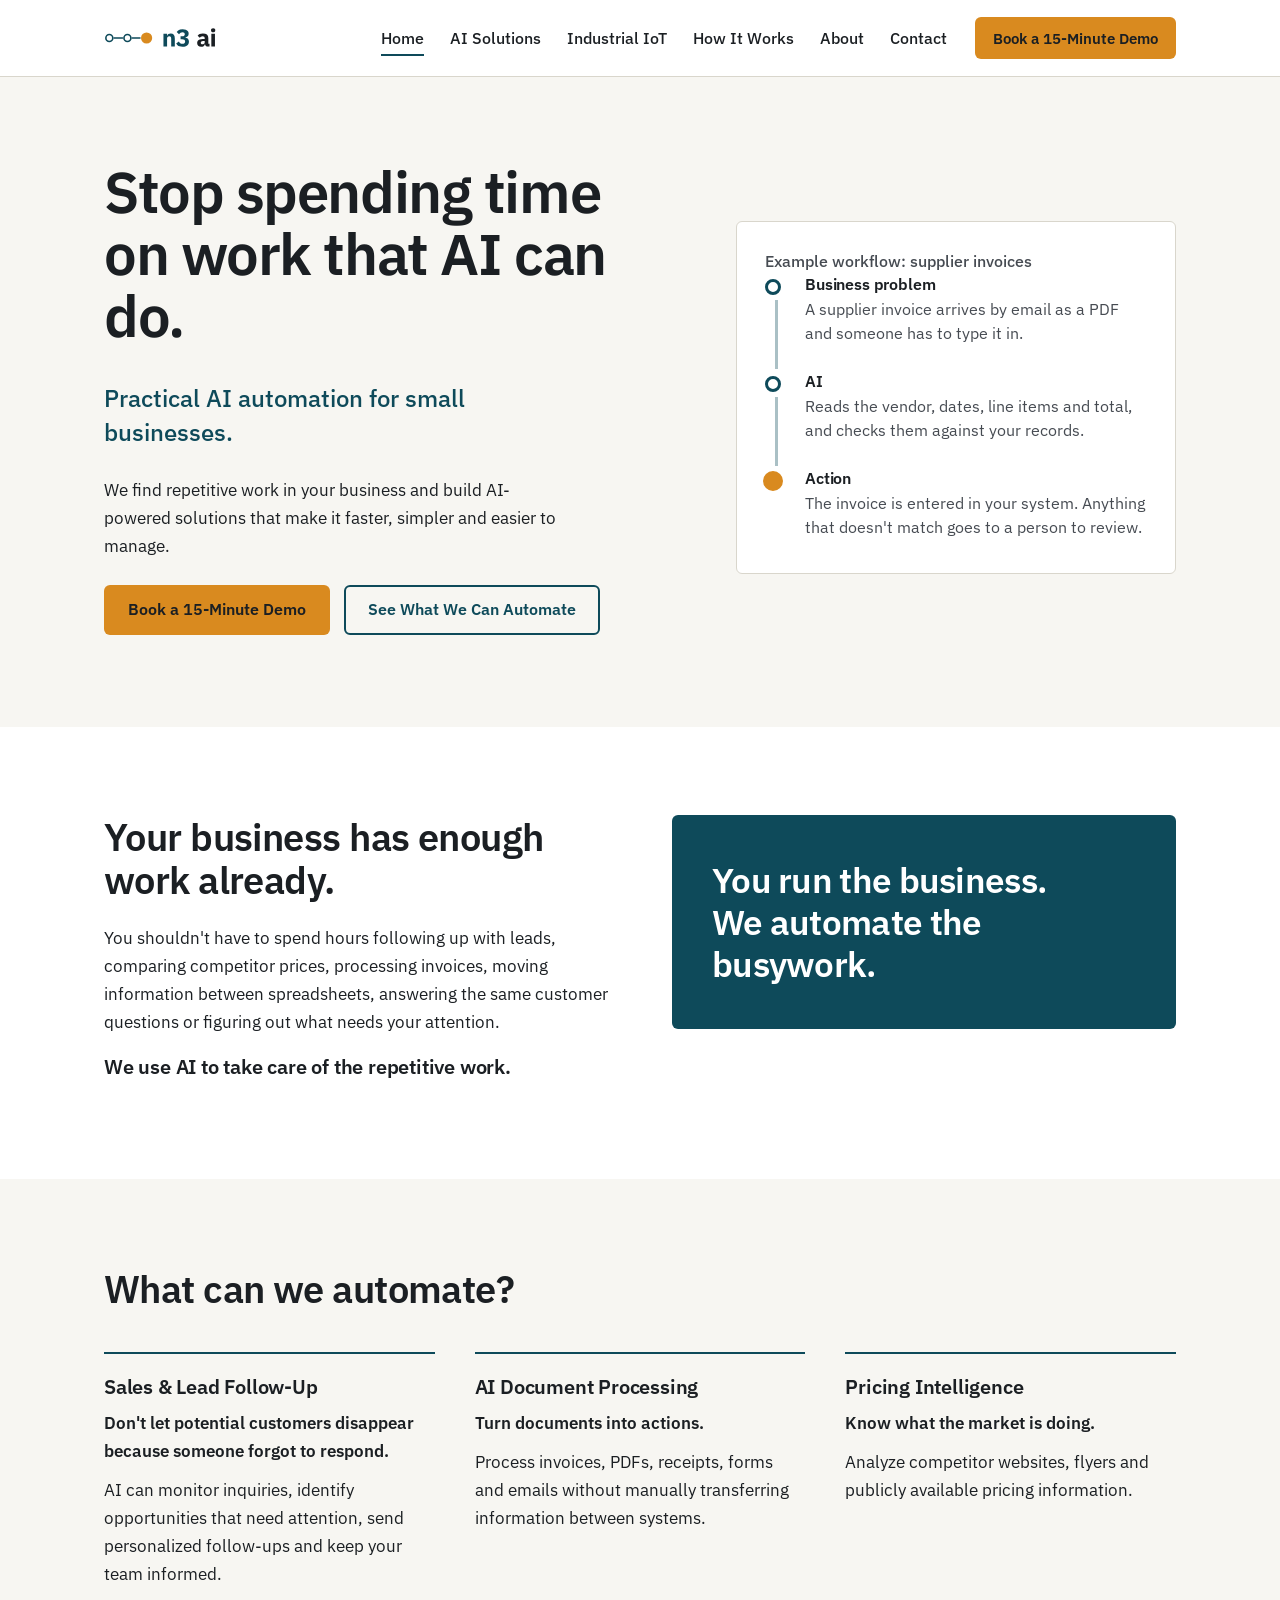
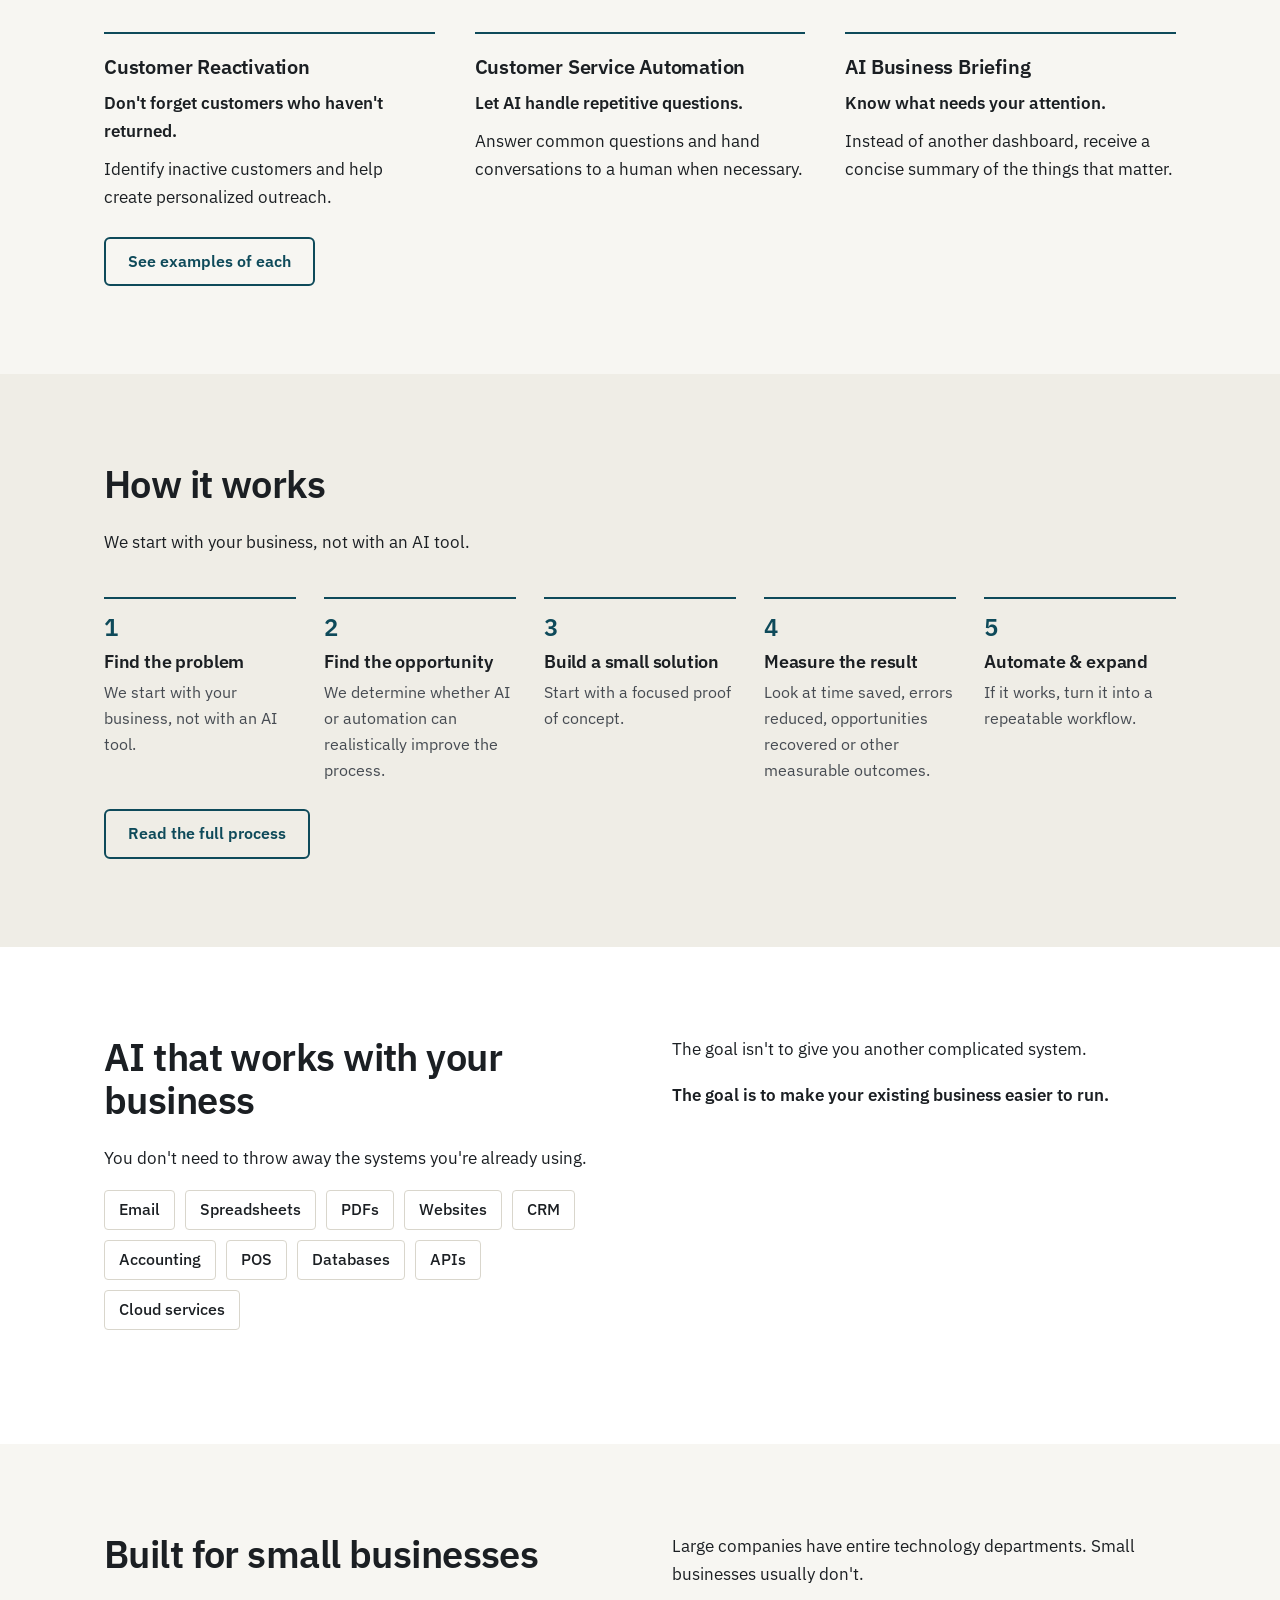
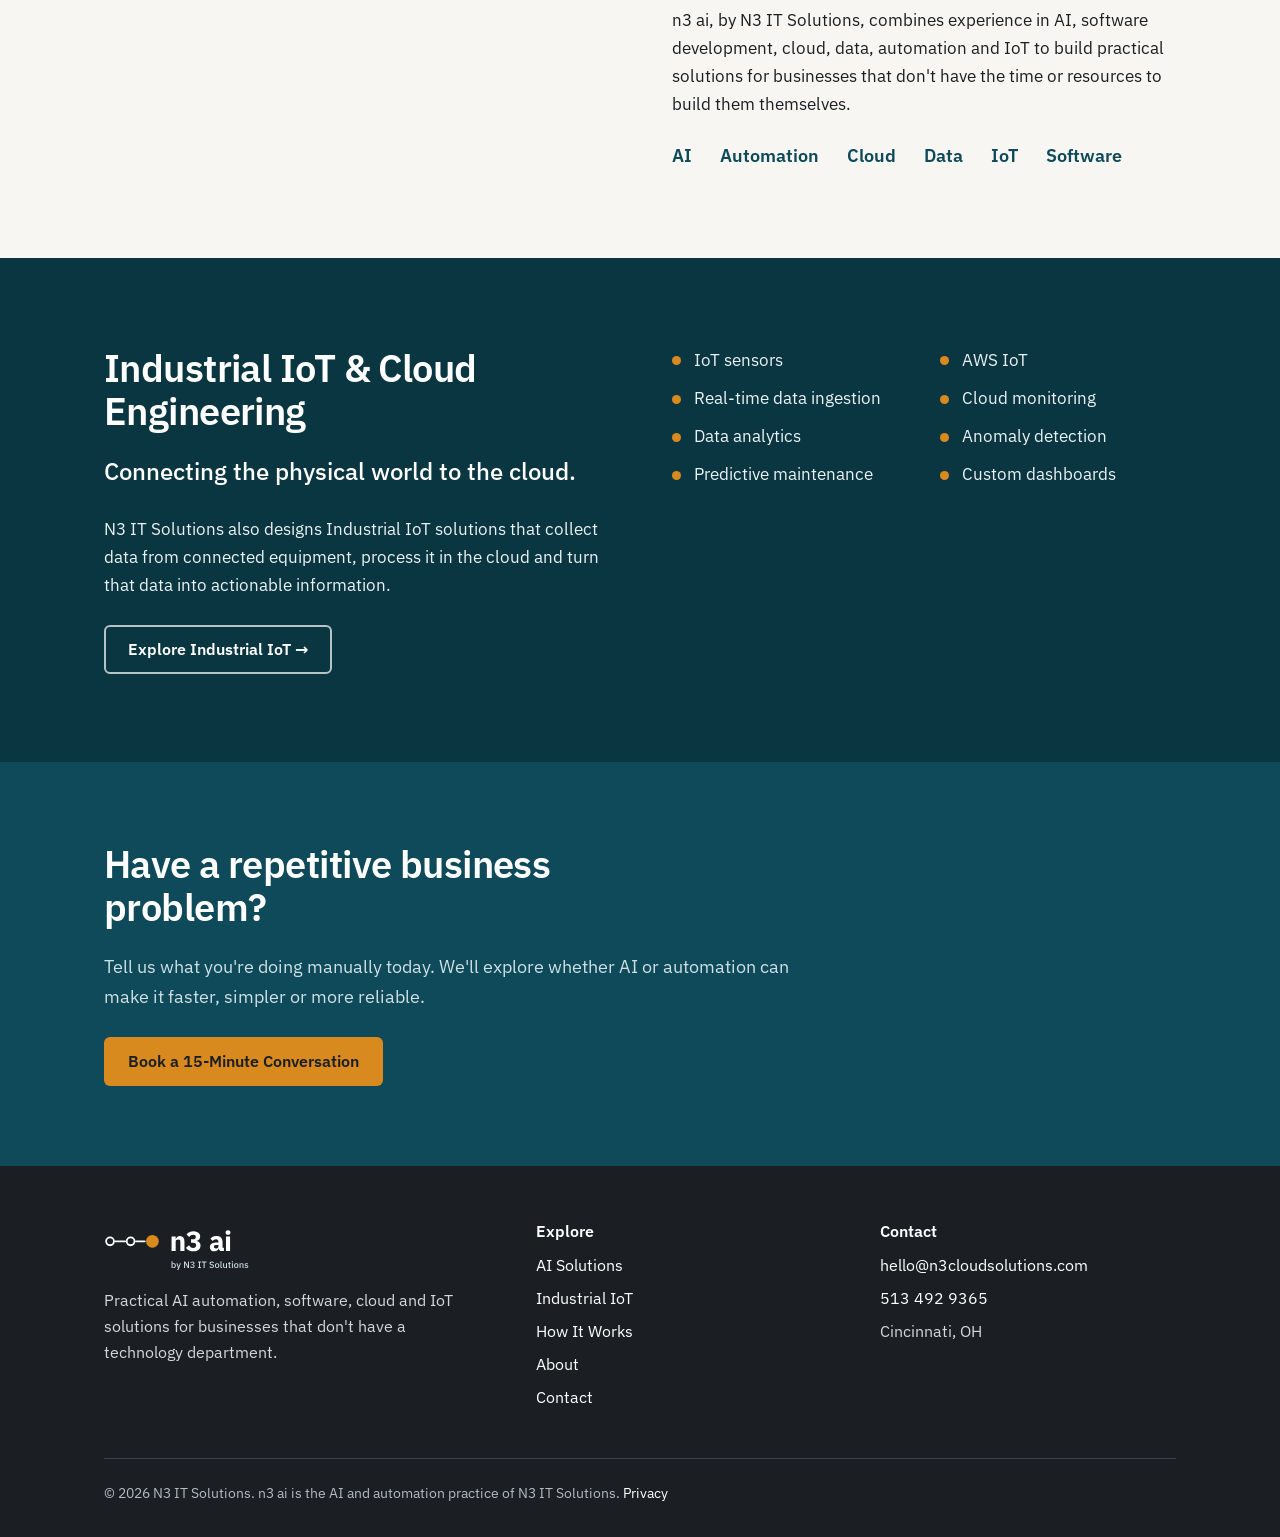
==== index.html @ d96f8982 "Add files via upload" ====
<!doctype html>
<html lang="en">
<head>
<meta charset="utf-8">
<meta name="viewport" content="width=device-width, initial-scale=1">
<title>n3 ai | AI Automation for Small Businesses</title>
<meta name="description" content="n3 ai, by N3 IT Solutions, builds practical AI automation, software, cloud and IoT solutions that help small businesses cut repetitive work.">

<link rel="canonical" href="https://n3cloudsolutions.com/">
<meta name="theme-color" content="#0E4A5A">
<meta property="og:type" content="website">
<meta property="og:site_name" content="n3 ai, by N3 IT Solutions">
<meta property="og:title" content="n3 ai | AI Automation for Small Businesses">
<meta property="og:description" content="n3 ai, by N3 IT Solutions, builds practical AI automation, software, cloud and IoT solutions that help small businesses cut repetitive work.">
<meta property="og:url" content="https://n3cloudsolutions.com/">
<meta property="og:image" content="https://n3cloudsolutions.com/assets/img/og-image.png">
<meta name="twitter:card" content="summary_large_image">
<link rel="icon" href="./assets/img/favicon.svg" type="image/svg+xml">
<link rel="icon" href="./assets/img/favicon-32.png" sizes="32x32" type="image/png">
<link rel="apple-touch-icon" href="./assets/img/apple-touch-icon.png">
<link rel="preload" href="./assets/fonts/ibm-plex-sans-latin-400-normal.woff2" as="font" type="font/woff2" crossorigin>
<link rel="preload" href="./assets/fonts/ibm-plex-sans-latin-600-normal.woff2" as="font" type="font/woff2" crossorigin>
<link rel="stylesheet" href="./assets/css/styles.css">
<script type="application/ld+json">
{"@context":"https://schema.org","@type":"Organization","name":"n3 ai","legalName":"N3 IT Solutions","url":"https://n3cloudsolutions.com/","email":"hello@n3cloudsolutions.com","telephone":"+1-513-492-9365","address":{"@type":"PostalAddress","addressLocality":"Cincinnati","addressRegion":"OH","addressCountry":"US"},"description":"Practical AI automation, software, cloud and IoT solutions for small businesses."}
</script>
<noscript><style>.menu-btn{display:none}.nav{display:flex!important;position:static!important;flex-direction:row!important;flex-wrap:wrap;border:0!important;padding:0!important}.site-header .wrap{flex-wrap:wrap}</style></noscript>
</head>
<body>
<a class="skip" href="#main">Skip to main content</a>
<header class="site-header">
<div class="wrap">
<a class="brand" href="./" aria-label="n3 ai, home"><img src="./assets/img/logo-horizontal.svg" alt="n3 ai" width="150" height="34"></a>
<button class="menu-btn" type="button" aria-expanded="false" aria-controls="site-nav">Menu</button>
<nav class="nav" id="site-nav" aria-label="Main">
<ul>
<li><a class="link" href="./" aria-current="page">Home</a></li>
<li><a class="link" href="./ai-solutions/">AI Solutions</a></li>
<li><a class="link" href="./industrial-iot/">Industrial IoT</a></li>
<li><a class="link" href="./how-it-works/">How It Works</a></li>
<li><a class="link" href="./about/">About</a></li>
<li><a class="link" href="./contact/">Contact</a></li>
</ul>
<a class="btn btn-primary btn-sm" href="./contact/#start">Book a 15-Minute Demo</a>
</nav>
</div>
</header>
<main id="main">

<section class="hero" aria-labelledby="hero-h">
<div class="wrap hero-grid">
<div>
<h1 id="hero-h">Stop spending time on work that AI can do.</h1>
<p class="lead">Practical AI automation for small businesses.</p>
<p class="support">We find repetitive work in your business and build AI-powered solutions that make it faster, simpler and easier to manage.</p>
<div class="actions">
<a class="btn btn-primary" href="./contact/#start">Book a 15-Minute Demo</a>
<a class="btn btn-secondary" href="#automate">See What We Can Automate</a>
</div>
</div>
<div class="flow" role="group" aria-label="Example workflow: business problem, AI, action">
<p class="flow-cap">Example workflow: supplier invoices</p>
<ol>
<li><h3>Business problem</h3><p>A supplier invoice arrives by email as a PDF and someone has to type it in.</p></li>
<li><h3>AI</h3><p>Reads the vendor, dates, line items and total, and checks them against your records.</p></li>
<li><h3>Action</h3><p>The invoice is entered in your system. Anything that doesn't match goes to a person to review.</p></li>
</ol>
</div>
</div>
</section>

<section class="section paper" aria-labelledby="enough-h">
<div class="wrap two-col">
<div>
<h2 id="enough-h">Your business has enough work already.</h2>
<p>You shouldn't have to spend hours following up with leads, comparing competitor prices, processing invoices, moving information between spreadsheets, answering the same customer questions or figuring out what needs your attention.</p>
<h3>We use AI to take care of the repetitive work.</h3>
</div>
<div class="statement"><p>You run the business. We automate the busywork.</p></div>
</div>
</section>

<section class="section" id="automate" aria-labelledby="auto-h">
<div class="wrap">
<div class="section-head"><h2 id="auto-h">What can we automate?</h2></div>
<div class="grid-3">
<div class="item"><h3>Sales &amp; Lead Follow-Up</h3><p class="tag">Don't let potential customers disappear because someone forgot to respond.</p><p>AI can monitor inquiries, identify opportunities that need attention, send personalized follow-ups and keep your team informed.</p></div>
<div class="item"><h3>AI Document Processing</h3><p class="tag">Turn documents into actions.</p><p>Process invoices, PDFs, receipts, forms and emails without manually transferring information between systems.</p></div>
<div class="item"><h3>Pricing Intelligence</h3><p class="tag">Know what the market is doing.</p><p>Analyze competitor websites, flyers and publicly available pricing information.</p></div>
<div class="item"><h3>Customer Reactivation</h3><p class="tag">Don't forget customers who haven't returned.</p><p>Identify inactive customers and help create personalized outreach.</p></div>
<div class="item"><h3>Customer Service Automation</h3><p class="tag">Let AI handle repetitive questions.</p><p>Answer common questions and hand conversations to a human when necessary.</p></div>
<div class="item"><h3>AI Business Briefing</h3><p class="tag">Know what needs your attention.</p><p>Instead of another dashboard, receive a concise summary of the things that matter.</p></div>
</div>
<div class="actions"><a class="btn btn-secondary" href="./ai-solutions/">See examples of each</a></div>
</div>
</section>

<section class="section alt" aria-labelledby="how-h">
<div class="wrap">
<div class="section-head"><h2 id="how-h">How it works</h2><p>We start with your business, not with an AI tool.</p></div>
<ol class="steps">
<li><h3>Find the problem</h3><p>We start with your business, not with an AI tool.</p></li>
<li><h3>Find the opportunity</h3><p>We determine whether AI or automation can realistically improve the process.</p></li>
<li><h3>Build a small solution</h3><p>Start with a focused proof of concept.</p></li>
<li><h3>Measure the result</h3><p>Look at time saved, errors reduced, opportunities recovered or other measurable outcomes.</p></li>
<li><h3>Automate &amp; expand</h3><p>If it works, turn it into a repeatable workflow.</p></li>
</ol>
<div class="actions"><a class="btn btn-secondary" href="./how-it-works/">Read the full process</a></div>
</div>
</section>

<section class="section paper" aria-labelledby="fit-h">
<div class="wrap two-col">
<div>
<h2 id="fit-h">AI that works with your business</h2>
<p>You don't need to throw away the systems you're already using.</p>
<ul class="tags" aria-label="Systems we work with">
<li>Email</li><li>Spreadsheets</li><li>PDFs</li><li>Websites</li><li>CRM</li><li>Accounting</li><li>POS</li><li>Databases</li><li>APIs</li><li>Cloud services</li>
</ul>
</div>
<div>
<p>The goal isn't to give you another complicated system.</p>
<p><strong>The goal is to make your existing business easier to run.</strong></p>
</div>
</div>
</section>

<section class="section" aria-labelledby="small-h">
<div class="wrap two-col">
<div><h2 id="small-h">Built for small businesses</h2></div>
<div>
<p>Large companies have entire technology departments. Small businesses usually don't.</p>
<p>n3 ai, by N3 IT Solutions, combines experience in AI, software development, cloud, data, automation and IoT to build practical solutions for businesses that don't have the time or resources to build them themselves.</p>
<ul class="caps" aria-label="Capabilities"><li>AI</li><li>Automation</li><li>Cloud</li><li>Data</li><li>IoT</li><li>Software</li></ul>
</div>
</div>
</section>

<section class="section dark on-dark" aria-labelledby="iot-h">
<div class="wrap two-col">
<div>
<h2 id="iot-h">Industrial IoT &amp; Cloud Engineering</h2>
<p class="lead" style="color:#fff">Connecting the physical world to the cloud.</p>
<p>N3 IT Solutions also designs Industrial IoT solutions that collect data from connected equipment, process it in the cloud and turn that data into actionable information.</p>
<div class="actions"><a class="btn btn-light" href="./industrial-iot/">Explore Industrial IoT &rarr;</a></div>
</div>
<ul class="ticks" aria-label="Industrial IoT capabilities">
<li>IoT sensors</li><li>AWS IoT</li><li>Real-time data ingestion</li><li>Cloud monitoring</li><li>Data analytics</li><li>Anomaly detection</li><li>Predictive maintenance</li><li>Custom dashboards</li>
</ul>
</div>
</section>

<section class="cta-band on-dark" aria-labelledby="cta-h">
<div class="wrap">
<h2 id="cta-h">Have a repetitive business problem?</h2>
<p>Tell us what you're doing manually today. We'll explore whether AI or automation can make it faster, simpler or more reliable.</p>
<div class="actions"><a class="btn btn-primary" href="./contact/#start">Book a 15-Minute Conversation</a></div>
</div>
</section>
</main>
<footer class="site-footer">
<div class="wrap">
<div class="foot-grid">
<div>
<img src="./assets/img/logo-full-reversed.svg" alt="n3 ai, by N3 IT Solutions" width="200" height="52">
<p>Practical AI automation, software, cloud and IoT solutions for businesses that don't have a technology department.</p>
</div>
<div>
<h2>Explore</h2>
<ul>
<li><a href="./ai-solutions/">AI Solutions</a></li>
<li><a href="./industrial-iot/">Industrial IoT</a></li>
<li><a href="./how-it-works/">How It Works</a></li>
<li><a href="./about/">About</a></li>
<li><a href="./contact/">Contact</a></li>
</ul>
</div>
<div>
<h2>Contact</h2>
<ul>
<li><a href="mailto:hello@n3cloudsolutions.com">hello@n3cloudsolutions.com</a></li>
<li><a href="tel:+15134929365">513 492 9365</a></li>
<li>Cincinnati, OH</li>
</ul>
</div>
</div>
<div class="legal"><p>&copy; 2026 N3 IT Solutions. n3 ai is the AI and automation practice of N3 IT Solutions. <a href="./privacy/">Privacy</a></p></div>
</div>
</footer>
<script src="./assets/js/main.js" defer></script>
</body>
</html>
---- assets/css/styles.css ----
@font-face{font-family:"IBM Plex Sans";font-style:normal;font-weight:400;font-display:swap;src:url("../fonts/ibm-plex-sans-latin-400-normal.woff2") format("woff2")}
@font-face{font-family:"IBM Plex Sans";font-style:normal;font-weight:500;font-display:swap;src:url("../fonts/ibm-plex-sans-latin-500-normal.woff2") format("woff2")}
@font-face{font-family:"IBM Plex Sans";font-style:normal;font-weight:600;font-display:swap;src:url("../fonts/ibm-plex-sans-latin-600-normal.woff2") format("woff2")}

:root{
  --teal:#0E4A5A;
  --teal-deep:#0A3642;
  --amber:#D98A1F;
  --amber-hover:#E69A2E;
  --amber-text:#8A5200;
  --ink:#1B1F23;
  --slate:#464B52;
  --bg:#F7F6F2;
  --panel:#EFEDE6;
  --paper:#FFFFFF;
  --line:#D9D6CC;
  --pale:#CFE0E4;
  --radius:6px;
  --wrap:1120px;
  --font:"IBM Plex Sans",system-ui,-apple-system,"Segoe UI",Roboto,Helvetica,Arial,sans-serif;
}
*,*::before,*::after{box-sizing:border-box}
html{-webkit-text-size-adjust:100%;scroll-behavior:smooth}
body{margin:0;background:var(--bg);color:var(--ink);font-family:var(--font);font-size:1.0625rem;line-height:1.65;font-weight:400;text-rendering:optimizeLegibility}
img,svg{max-width:100%;height:auto}
a{color:var(--teal);text-decoration-thickness:1px;text-underline-offset:3px}
a:hover{color:var(--teal-deep);text-decoration-thickness:2px}
:focus-visible{outline:3px solid var(--teal);outline-offset:3px;border-radius:3px}
.on-dark :focus-visible,.site-footer :focus-visible{outline-color:#fff}
.skip{position:absolute;left:-9999px;top:0;background:var(--ink);color:#fff;padding:.75rem 1rem;z-index:100}
.skip:focus{left:0}
.wrap{width:100%;max-width:var(--wrap);margin-inline:auto;padding-inline:24px}

h1,h2,h3,h4{font-weight:600;line-height:1.15;letter-spacing:-.015em;margin:0 0 .6em;color:var(--ink)}
h1{font-size:clamp(2.25rem,4.6vw,3.6rem);letter-spacing:-.025em;line-height:1.08}
h2{font-size:clamp(1.65rem,3vw,2.35rem)}
h3{font-size:1.25rem;letter-spacing:-.01em;line-height:1.25}
p{margin:0 0 1.1em;max-width:64ch}
.lead{font-size:clamp(1.25rem,2vw,1.5rem);line-height:1.4;font-weight:500;color:var(--teal);max-width:34ch}
.muted{color:var(--slate)}
strong{font-weight:600}

/* header */
.site-header{background:var(--paper);border-bottom:1px solid var(--line)}
.site-header .wrap{display:flex;align-items:center;justify-content:space-between;gap:24px;min-height:76px}
.brand{display:inline-flex;align-items:center;flex:none}
.brand img{display:block;height:34px;width:auto}
.nav{display:flex;align-items:center;gap:28px}
.nav ul{display:flex;gap:26px;list-style:none;margin:0;padding:0}
.nav a.link{color:var(--ink);text-decoration:none;font-weight:500;font-size:.98rem;padding:6px 0;border-bottom:2px solid transparent}
.nav a.link:hover{border-bottom-color:var(--line)}
.nav a.link[aria-current="page"]{border-bottom-color:var(--teal)}
.menu-btn{display:none;background:none;border:1px solid var(--line);border-radius:var(--radius);padding:9px 14px;font:inherit;font-weight:500;color:var(--ink);cursor:pointer}

/* buttons */
.btn{display:inline-block;font:inherit;font-weight:600;font-size:1rem;line-height:1.2;text-align:center;text-decoration:none;padding:13px 22px;border-radius:var(--radius);border:2px solid transparent;cursor:pointer;transition:background-color .15s,color .15s,border-color .15s}
.btn-primary{background:var(--amber);color:var(--ink)}
.btn-primary:hover{background:var(--amber-hover);color:var(--ink)}
.btn-secondary{background:transparent;color:var(--teal);border-color:var(--teal)}
.btn-secondary:hover{background:var(--teal);color:#fff}
.btn-light{background:transparent;color:#fff;border-color:rgba(255,255,255,.7)}
.btn-light:hover{background:#fff;color:var(--teal-deep)}
.btn-sm{padding:10px 16px;font-size:.95rem}
.actions{display:flex;flex-wrap:wrap;gap:14px;margin-top:1.6rem}

/* sections */
.section{padding:88px 0}
.section.alt{background:var(--panel)}
.section.paper{background:var(--paper)}
.section.dark{background:var(--teal-deep);color:#EAF2F4}
.section.dark h2,.section.dark h3{color:#fff}
.section.dark .muted{color:var(--pale)}
.section.dark a:not(.btn){color:#fff}
.section-head{max-width:720px;margin-bottom:2.6rem}
.two-col{display:grid;grid-template-columns:1fr 1fr;gap:64px;align-items:start}

/* hero */
.hero{padding:84px 0 92px}
.hero-grid{display:grid;grid-template-columns:1.12fr .88fr;gap:72px;align-items:center}
.hero h1{max-width:15ch}
.hero .support{max-width:46ch}

/* workflow panel (hero) */
.flow{background:var(--paper);border:1px solid var(--line);border-radius:var(--radius);padding:28px 28px 8px}
.flow-cap{font-size:.9rem;color:var(--slate);margin:0 0 20px;font-weight:500}
.flow ol{list-style:none;margin:0;padding:0;position:relative}
.flow li{position:relative;padding:0 0 26px 40px}
.flow li::before{content:"";position:absolute;left:0;top:5px;width:16px;height:16px;border-radius:50%;border:3px solid var(--teal);background:var(--paper)}
.flow li:last-child::before{background:var(--amber);border-color:var(--amber);width:20px;height:20px;left:-2px;top:3px}
.flow li::after{content:"";position:absolute;left:9.5px;top:26px;bottom:2px;width:3px;background:var(--teal);opacity:.35}
.flow li:last-child::after{display:none}
.flow h3{font-size:1rem;margin:0 0 4px}
.flow p{margin:0;font-size:.98rem;color:var(--slate);line-height:1.5}

/* statement panel */
.statement{background:var(--teal);color:#fff;border-radius:var(--radius);padding:44px 40px}
.statement p{font-size:clamp(1.6rem,2.8vw,2.2rem);line-height:1.2;font-weight:600;letter-spacing:-.02em;margin:0;max-width:16ch}

/* solution list (ruled, not cards) */
.grid-3{display:grid;grid-template-columns:repeat(3,1fr);gap:44px 40px}
.item{border-top:2px solid var(--teal);padding-top:20px}
.item h3{margin-bottom:.5em}
.item .tag{font-weight:600;color:var(--ink);margin-bottom:.6em}
.item p:last-child{margin-bottom:0}

/* steps */
.steps{list-style:none;margin:0;padding:0;display:grid;grid-template-columns:repeat(5,1fr);gap:28px;counter-reset:s}
.steps li{counter-increment:s;border-top:2px solid var(--teal);padding-top:16px}
.steps li::before{content:counter(s);display:block;font-weight:600;color:var(--teal);font-size:1.5rem;line-height:1;margin-bottom:12px}
.steps h3{font-size:1.1rem;margin-bottom:.4em}
.steps p{font-size:.98rem;color:var(--slate);margin:0}

/* tags */
.tags{display:flex;flex-wrap:wrap;gap:10px;list-style:none;margin:0 0 1.6rem;padding:0}
.tags li{border:1px solid var(--line);background:var(--paper);border-radius:4px;padding:6px 14px;font-weight:500;font-size:.98rem}
.caps{display:flex;flex-wrap:wrap;gap:8px 28px;list-style:none;margin:1.4rem 0 0;padding:0;font-weight:600;color:var(--teal);font-size:1.1rem}
.section.dark .caps{color:#fff}

/* checklist two col */
.ticks{list-style:none;margin:0 0 1.6rem;padding:0;display:grid;grid-template-columns:1fr 1fr;gap:10px 32px}
.ticks li{position:relative;padding-left:22px}
.ticks li::before{content:"";position:absolute;left:0;top:.62em;width:9px;height:9px;border-radius:50%;background:var(--amber)}

/* cta band */
.cta-band{background:var(--teal);color:#fff;padding:80px 0}
.cta-band h2{color:#fff;max-width:20ch}
.cta-band p{color:var(--pale);font-size:1.15rem}

/* page hero (inner pages) */
.page-hero{padding:72px 0 56px;border-bottom:1px solid var(--line)}
.page-hero h1{max-width:20ch}
.page-hero .lead{max-width:40ch}

/* long rows (solutions / how it works) */
.row{display:grid;grid-template-columns:.8fr 1.2fr;gap:56px;padding:44px 0;border-top:1px solid var(--line)}
.rows>.row:first-child{border-top:2px solid var(--teal)}
.row h2,.row h3{font-size:1.5rem;margin-bottom:.3em}
.row .tag{font-weight:600;margin-bottom:0}
.row .eg{border-left:3px solid var(--amber);padding:2px 0 2px 16px;margin:1.2em 0;color:var(--slate);border-radius:0}
.row .works{font-size:.95rem;color:var(--slate);margin:0}
.callout{border-left:4px solid var(--amber);padding:6px 0 6px 24px;margin:0;border-radius:0}
.callout p{font-size:1.25rem;line-height:1.5;max-width:60ch;margin:0}

/* tables */
.table-scroll{overflow-x:auto;-webkit-overflow-scrolling:touch}
table{border-collapse:collapse;width:100%;min-width:560px;background:var(--paper);border:1px solid var(--line)}
th,td{text-align:left;padding:14px 18px;border-bottom:1px solid var(--line);vertical-align:top;font-size:.98rem}
th{font-weight:600;background:var(--panel)}
caption{text-align:left;font-weight:600;padding:0 0 10px;caption-side:top}

/* architecture */
.arch{list-style:none;margin:0;padding:0;display:grid;grid-template-columns:repeat(6,1fr);gap:0;counter-reset:a}
.arch li{position:relative;padding:22px 16px 0 0}
.arch li::before{content:"";position:absolute;top:0;left:0;right:0;height:3px;background:var(--teal)}
.arch li::after{content:"";position:absolute;top:-6px;left:0;width:15px;height:15px;border-radius:50%;background:var(--paper);border:3px solid var(--teal)}
.arch li:last-child::after{background:var(--amber);border-color:var(--amber)}
.arch li:last-child::before{right:auto;width:0}
.arch h3{font-size:1rem;margin:0 0 .35em}
.arch p{font-size:.92rem;line-height:1.45;color:var(--slate);margin:0}
.aws{margin-top:2.2rem;padding:22px 26px;background:var(--paper);border:1px solid var(--line);border-radius:var(--radius)}
.aws h3{font-size:1.05rem}
.aws p{margin:0;font-size:1rem;max-width:none}

/* form */
.form{display:grid;gap:20px;max-width:560px}
.field label{display:block;font-weight:600;margin-bottom:6px}
.field input,.field textarea{width:100%;font:inherit;color:var(--ink);background:var(--paper);border:1px solid #8B8F95;border-radius:var(--radius);padding:12px 14px}
.field textarea{min-height:140px;resize:vertical}
.field input:focus,.field textarea:focus{outline:3px solid var(--teal);outline-offset:1px;border-color:var(--teal)}
.hint{font-size:.92rem;color:var(--slate);margin:6px 0 0}
.hp{position:absolute;left:-9999px;width:1px;height:1px;overflow:hidden}
.status{margin:0;padding:14px 16px;border-radius:var(--radius);border:1px solid var(--line);background:var(--paper);font-weight:500}
.status[hidden]{display:none}
.status.ok{border-color:var(--teal);background:#E8F1F3}
.status.err{border-color:#9B2C1F;background:#FBEAE7}
.steps-list{margin:0 0 2rem;padding-left:1.3rem}
.steps-list li{margin-bottom:.5rem;padding-left:.3rem}
.contact-list{list-style:none;margin:0;padding:0}
.contact-list li{padding:10px 0;border-top:1px solid var(--line)}
.contact-list li:first-child{border-top:2px solid var(--teal)}
.contact-list span{display:block;font-size:.9rem;color:var(--slate)}

/* footer */
.site-footer{background:var(--ink);color:#D4D7DB;padding:56px 0 32px;font-size:.98rem}
.site-footer a{color:#fff;text-decoration:none}
.site-footer a:hover{text-decoration:underline}
.foot-grid{display:grid;grid-template-columns:1.3fr 1fr 1fr;gap:48px}
.foot-grid img{height:52px;width:auto;display:block;margin-bottom:14px}
.foot-grid h2{font-size:1rem;color:#fff;margin-bottom:.8em;letter-spacing:0}
.foot-grid ul{list-style:none;margin:0;padding:0}
.foot-grid li{margin-bottom:.45em}
.foot-grid p{color:#D4D7DB;margin-bottom:.6em}
.legal{margin-top:40px;padding-top:22px;border-top:1px solid #3A4046;font-size:.9rem;color:#B5BAC0}
.legal p{max-width:none;margin:0}

/* tablet */
@media (max-width:1040px){
  .menu-btn{display:inline-block}
  .nav{position:absolute;left:0;right:0;top:76px;background:var(--paper);border-bottom:1px solid var(--line);flex-direction:column;align-items:stretch;gap:0;padding:8px 24px 20px;display:none;z-index:20}
  .nav.open{display:flex}
  .nav ul{flex-direction:column;gap:0}
  .nav a.link{display:block;padding:14px 0;border-bottom:1px solid var(--line)}
  .nav a.link[aria-current="page"]{border-bottom-color:var(--teal)}
  .nav .btn{margin-top:16px}
  .site-header{position:relative}
  .steps{grid-template-columns:repeat(3,1fr)}
  .arch{grid-template-columns:repeat(3,1fr);row-gap:34px}
  .grid-3{grid-template-columns:repeat(2,1fr)}
}
@media (max-width:860px){
  .section{padding:64px 0}
  .hero{padding:56px 0 64px}
  .hero-grid,.two-col,.row{grid-template-columns:1fr;gap:36px}
  .row{padding:34px 0;gap:14px}
  .foot-grid{grid-template-columns:1fr;gap:32px}
  .ticks{grid-template-columns:1fr}
  .page-hero{padding:52px 0 40px}
  .statement{padding:32px 26px}
}
@media (max-width:620px){
  body{font-size:1rem}
  .grid-3,.steps,.arch{grid-template-columns:1fr}
  .arch{row-gap:0}
  .arch li{padding:0 0 26px 34px}
  .arch li::before{top:6px;bottom:0;left:6.5px;right:auto;width:3px;height:auto}
  .arch li::after{top:2px;left:0}
  .arch li:last-child::before{display:none}
  .actions .btn{width:100%}
  .brand img{height:30px}
  .wrap{padding-inline:20px}
  .nav{padding-inline:20px}
}
@media (prefers-reduced-motion:reduce){
  html{scroll-behavior:auto}
  *{transition:none!important}
}
@media print{
  .site-header,.site-footer,.cta-band,.menu-btn{display:none}
  body{background:#fff}
}
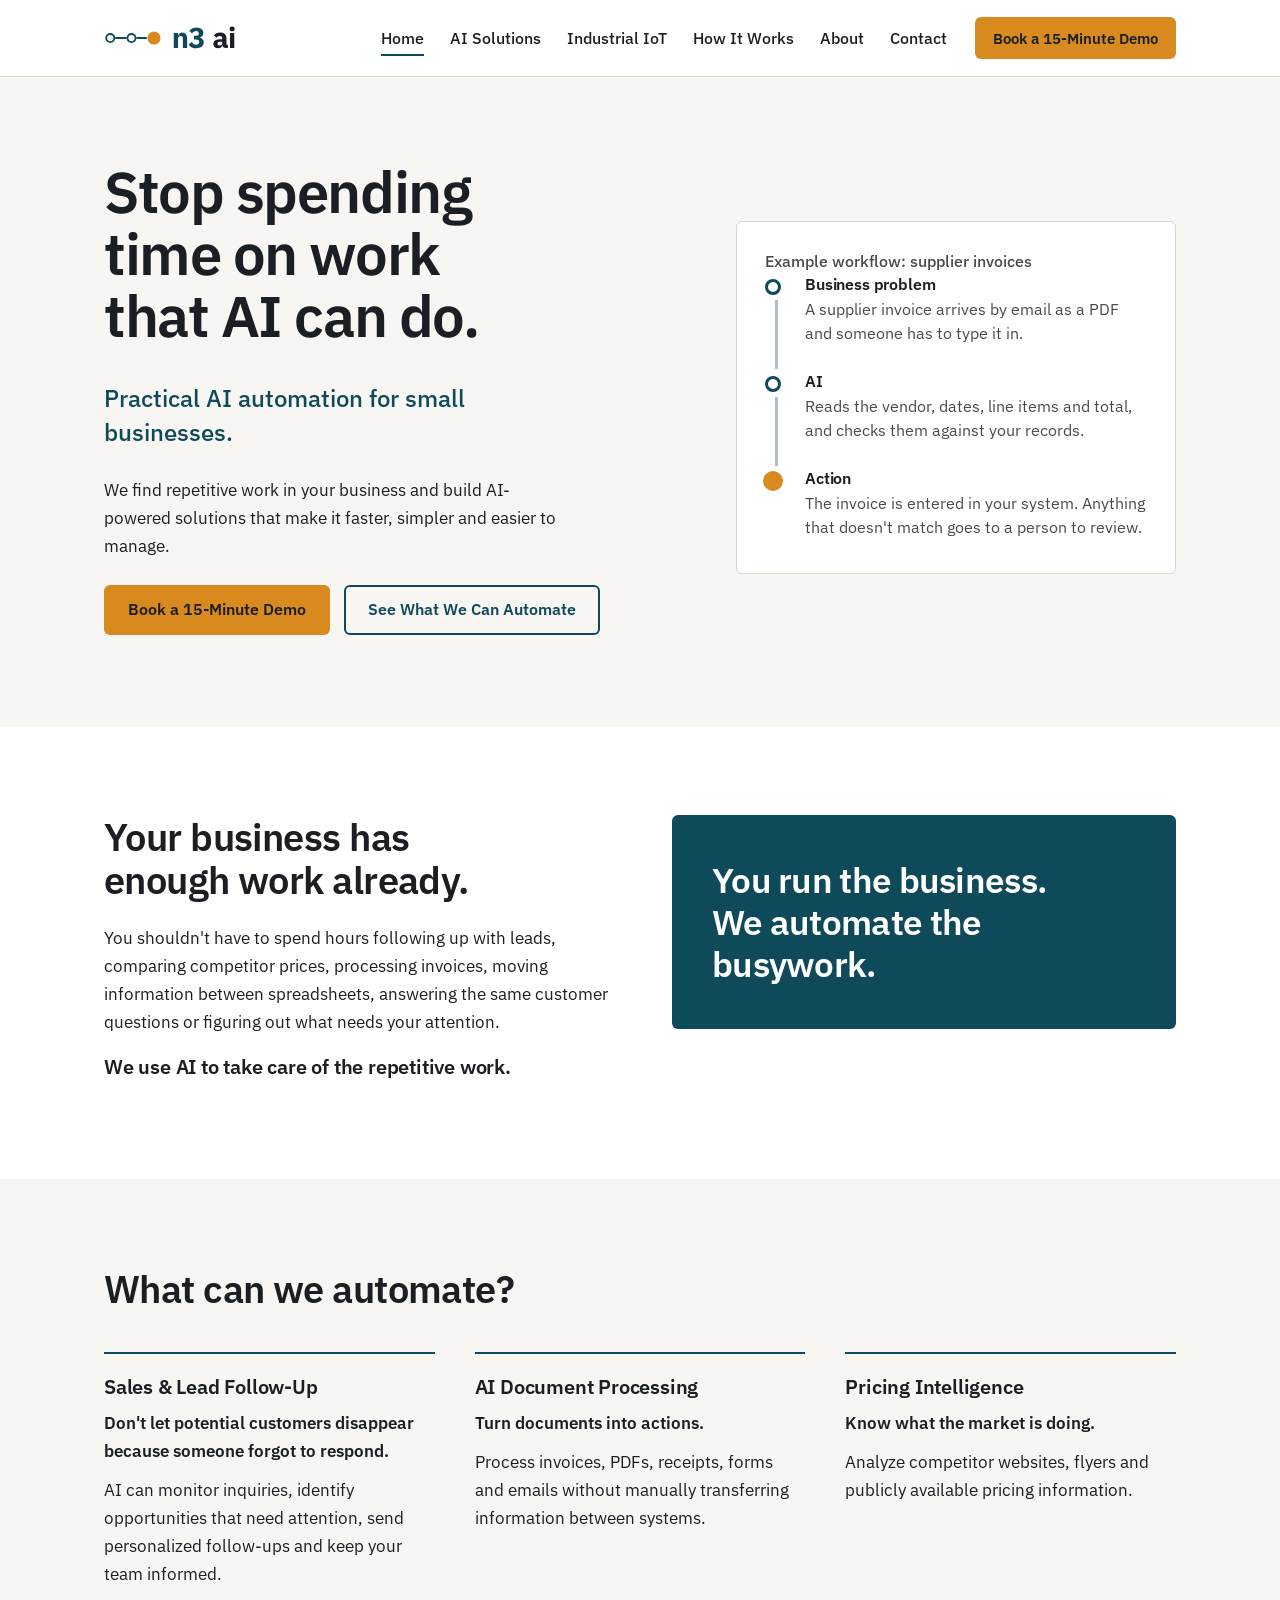
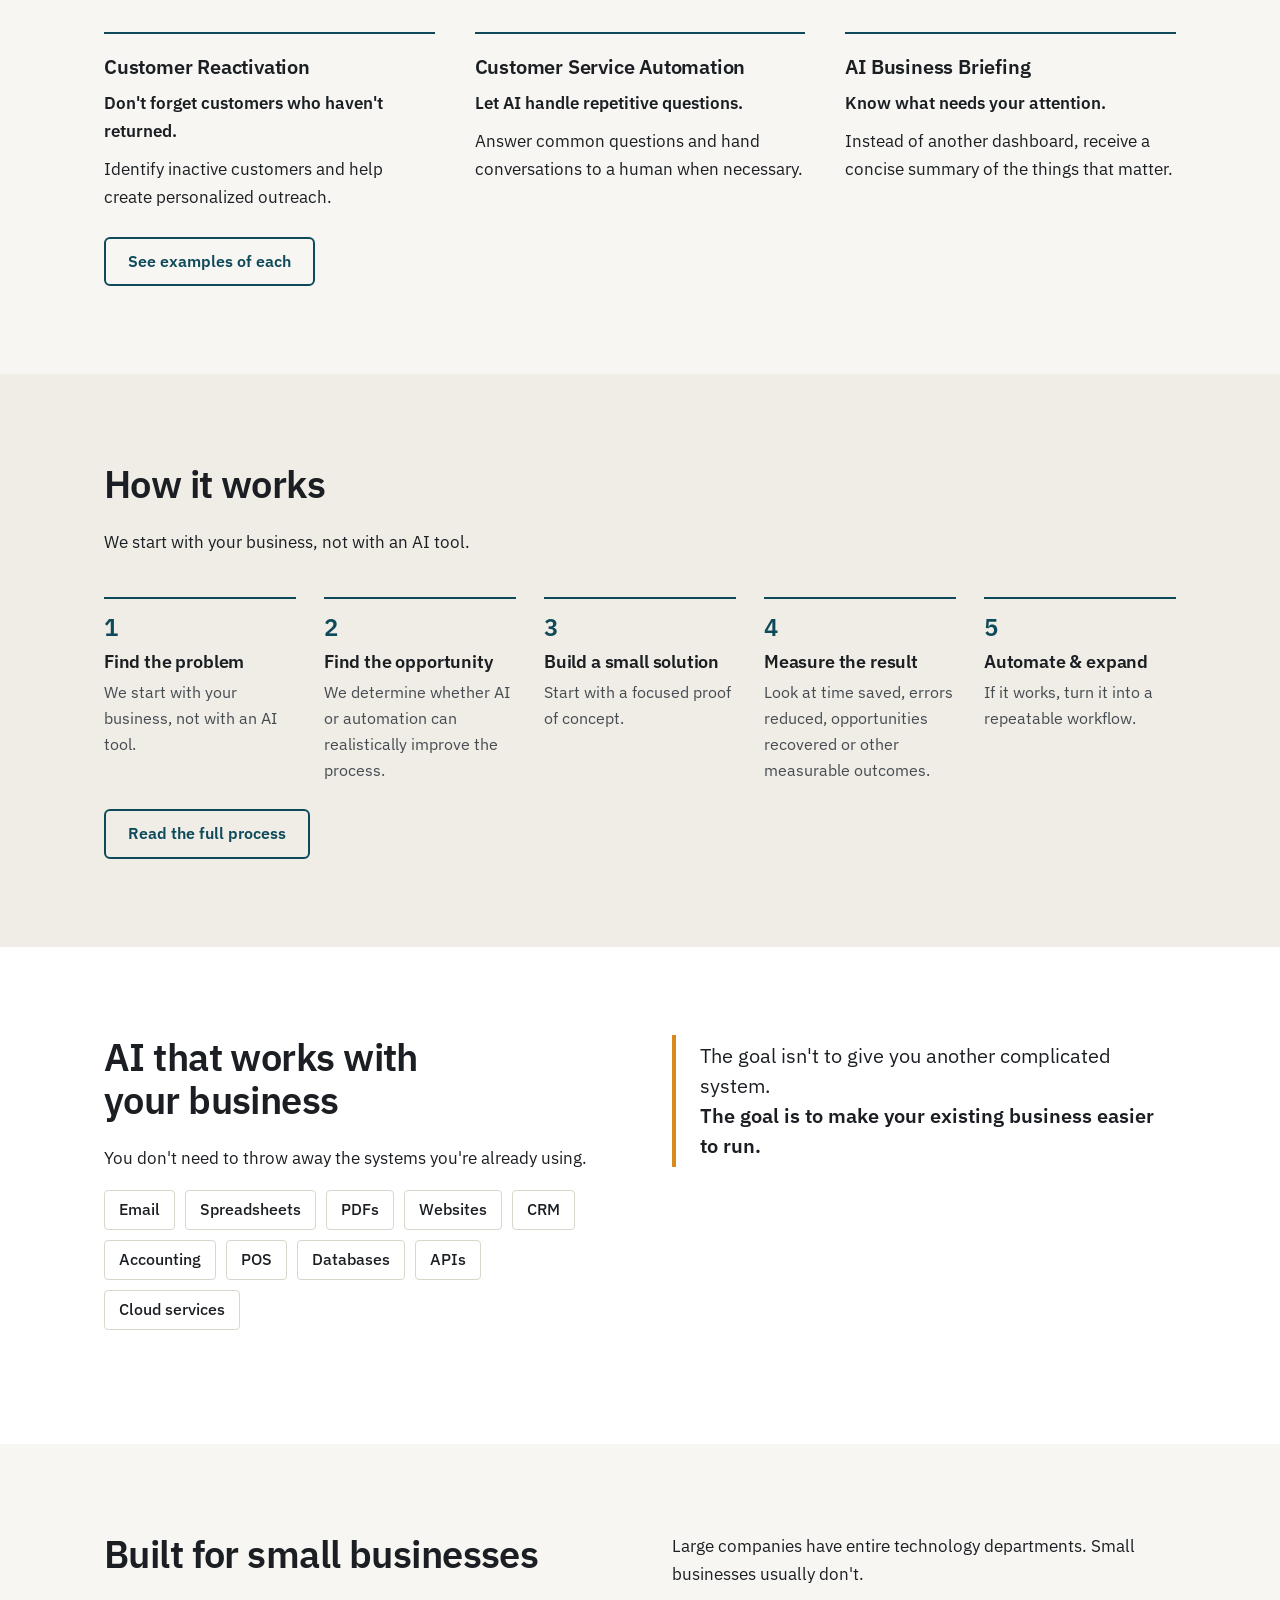
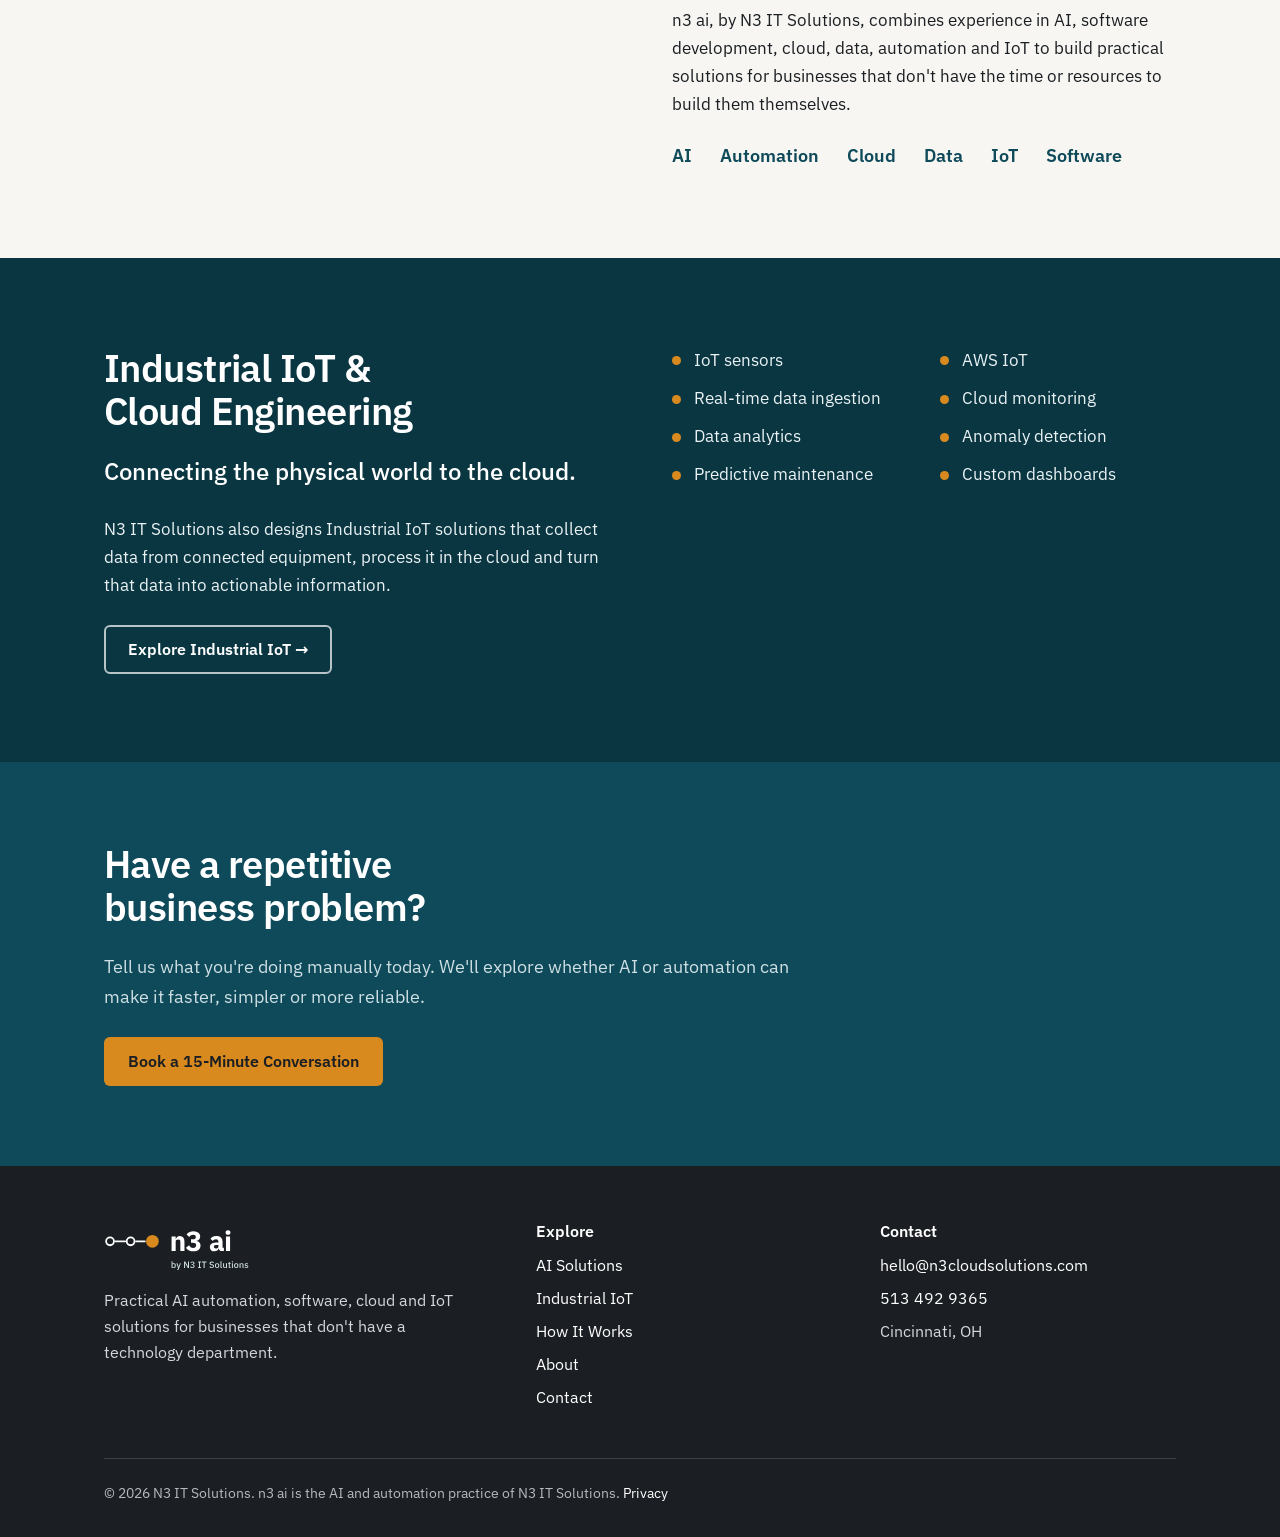
==== commit bbd9fb99: "Add files via upload 2nd commit for google forms" ====
--- a/index.html
+++ b/index.html
@@ -30,7 +30,7 @@
 <a class="skip" href="#main">Skip to main content</a>
 <header class="site-header">
 <div class="wrap">
-<a class="brand" href="./" aria-label="n3 ai, home"><img src="./assets/img/logo-horizontal.svg" alt="n3 ai" width="150" height="34"></a>
+<a class="brand" href="./" aria-label="n3 ai, home"><img src="./assets/img/logo-horizontal.svg" alt="n3 ai" width="176" height="40"></a>
 <button class="menu-btn" type="button" aria-expanded="false" aria-controls="site-nav">Menu</button>
 <nav class="nav" id="site-nav" aria-label="Main">
 <ul>
@@ -119,8 +119,7 @@
 </ul>
 </div>
 <div>
-<p>The goal isn't to give you another complicated system.</p>
-<p><strong>The goal is to make your existing business easier to run.</strong></p>
+<div class="callout"><p>The goal isn't to give you another complicated system.</p><p><strong>The goal is to make your existing business easier to run.</strong></p></div>
 </div>
 </div>
 </section>
--- a/assets/css/styles.css
+++ b/assets/css/styles.css
@@ -31,6 +31,7 @@
 .skip:focus{left:0}
 .wrap{width:100%;max-width:var(--wrap);margin-inline:auto;padding-inline:24px}
 
+h1,h2{text-wrap:balance}
 h1,h2,h3,h4{font-weight:600;line-height:1.15;letter-spacing:-.015em;margin:0 0 .6em;color:var(--ink)}
 h1{font-size:clamp(2.25rem,4.6vw,3.6rem);letter-spacing:-.025em;line-height:1.08}
 h2{font-size:clamp(1.65rem,3vw,2.35rem)}
@@ -44,7 +45,7 @@
 .site-header{background:var(--paper);border-bottom:1px solid var(--line)}
 .site-header .wrap{display:flex;align-items:center;justify-content:space-between;gap:24px;min-height:76px}
 .brand{display:inline-flex;align-items:center;flex:none}
-.brand img{display:block;height:34px;width:auto}
+.brand img{display:block;height:40px;width:auto}
 .nav{display:flex;align-items:center;gap:28px}
 .nav ul{display:flex;gap:26px;list-style:none;margin:0;padding:0}
 .nav a.link{color:var(--ink);text-decoration:none;font-weight:500;font-size:.98rem;padding:6px 0;border-bottom:2px solid transparent}
@@ -143,7 +144,7 @@
 
 /* tables */
 .table-scroll{overflow-x:auto;-webkit-overflow-scrolling:touch}
-table{border-collapse:collapse;width:100%;min-width:560px;background:var(--paper);border:1px solid var(--line)}
+table{border-collapse:collapse;width:100%;min-width:0;background:var(--paper);border:1px solid var(--line)}
 th,td{text-align:left;padding:14px 18px;border-bottom:1px solid var(--line);vertical-align:top;font-size:.98rem}
 th{font-weight:600;background:var(--panel)}
 caption{text-align:left;font-weight:600;padding:0 0 10px;caption-side:top}
@@ -219,6 +220,7 @@
 }
 @media (max-width:620px){
   body{font-size:1rem}
+  table{min-width:460px}
   .grid-3,.steps,.arch{grid-template-columns:1fr}
   .arch{row-gap:0}
   .arch li{padding:0 0 26px 34px}
@@ -226,7 +228,7 @@
   .arch li::after{top:2px;left:0}
   .arch li:last-child::before{display:none}
   .actions .btn{width:100%}
-  .brand img{height:30px}
+  .brand img{height:34px}
   .wrap{padding-inline:20px}
   .nav{padding-inline:20px}
 }
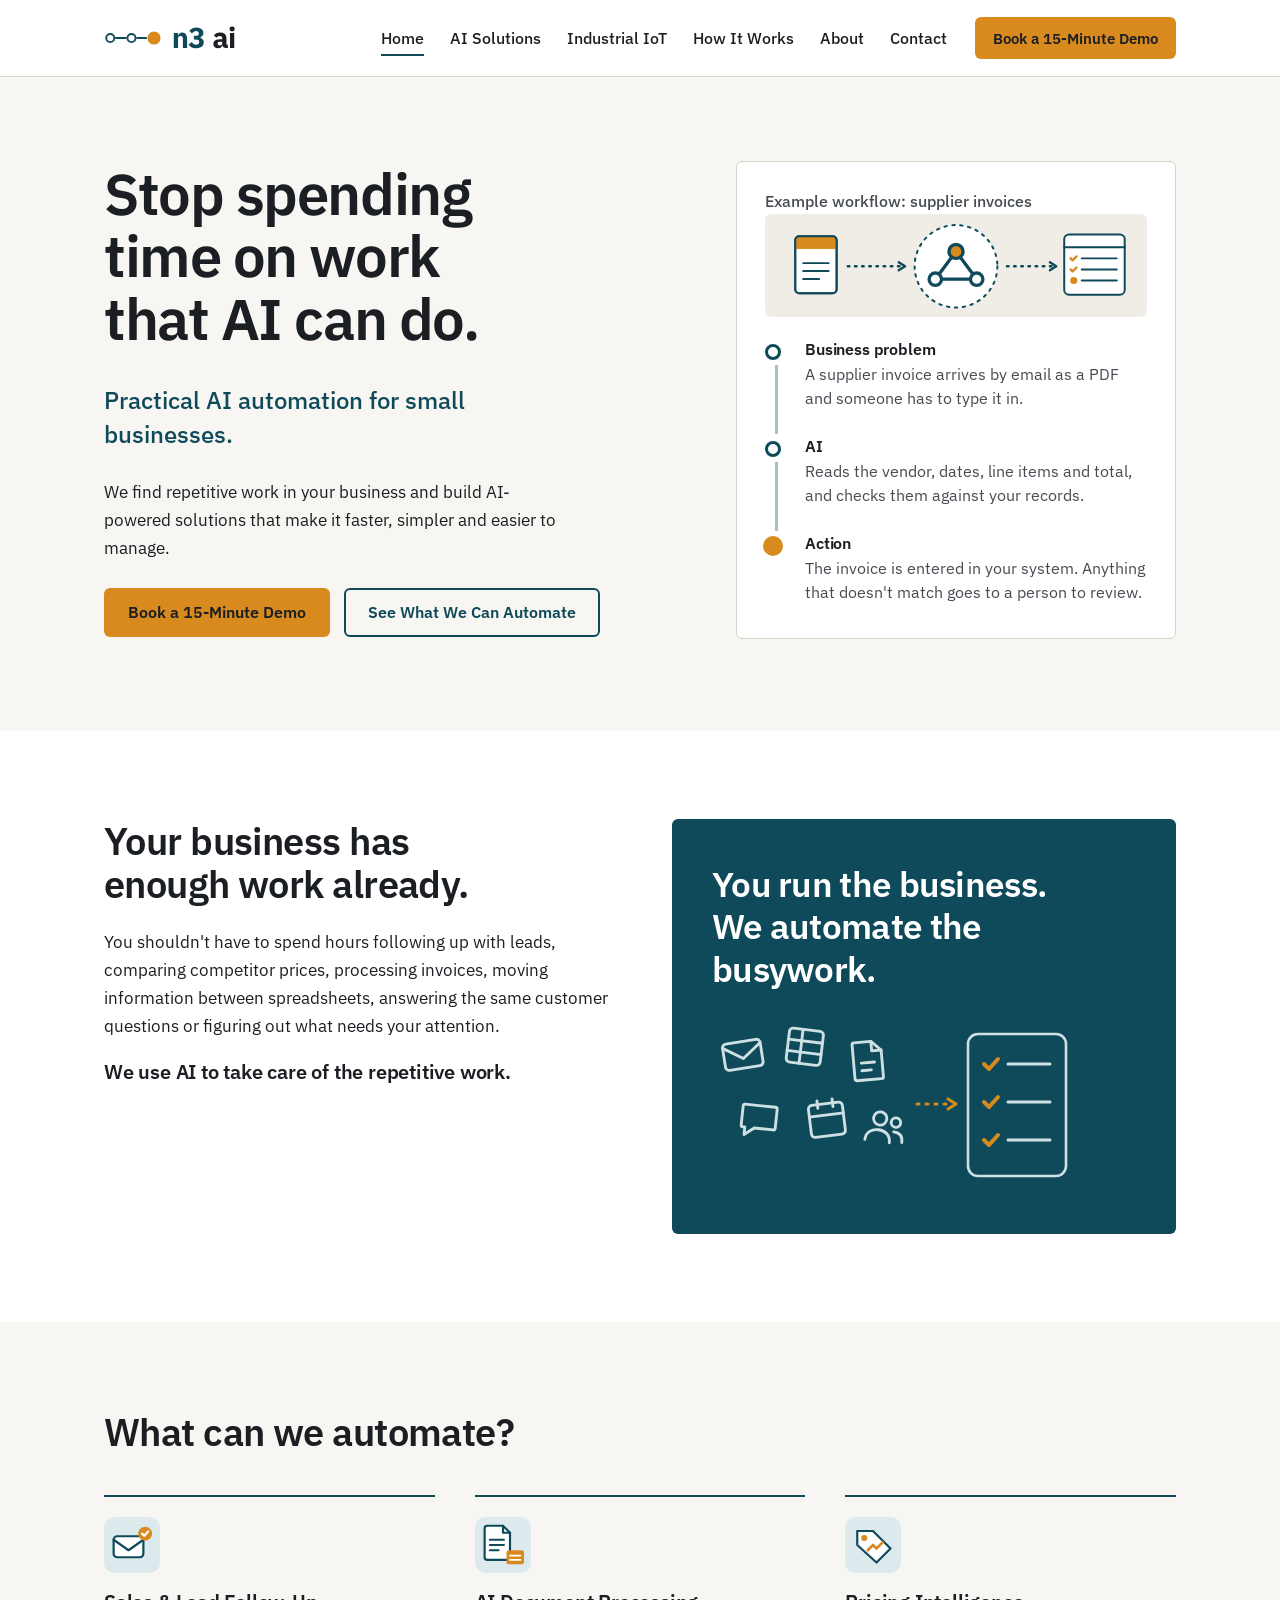
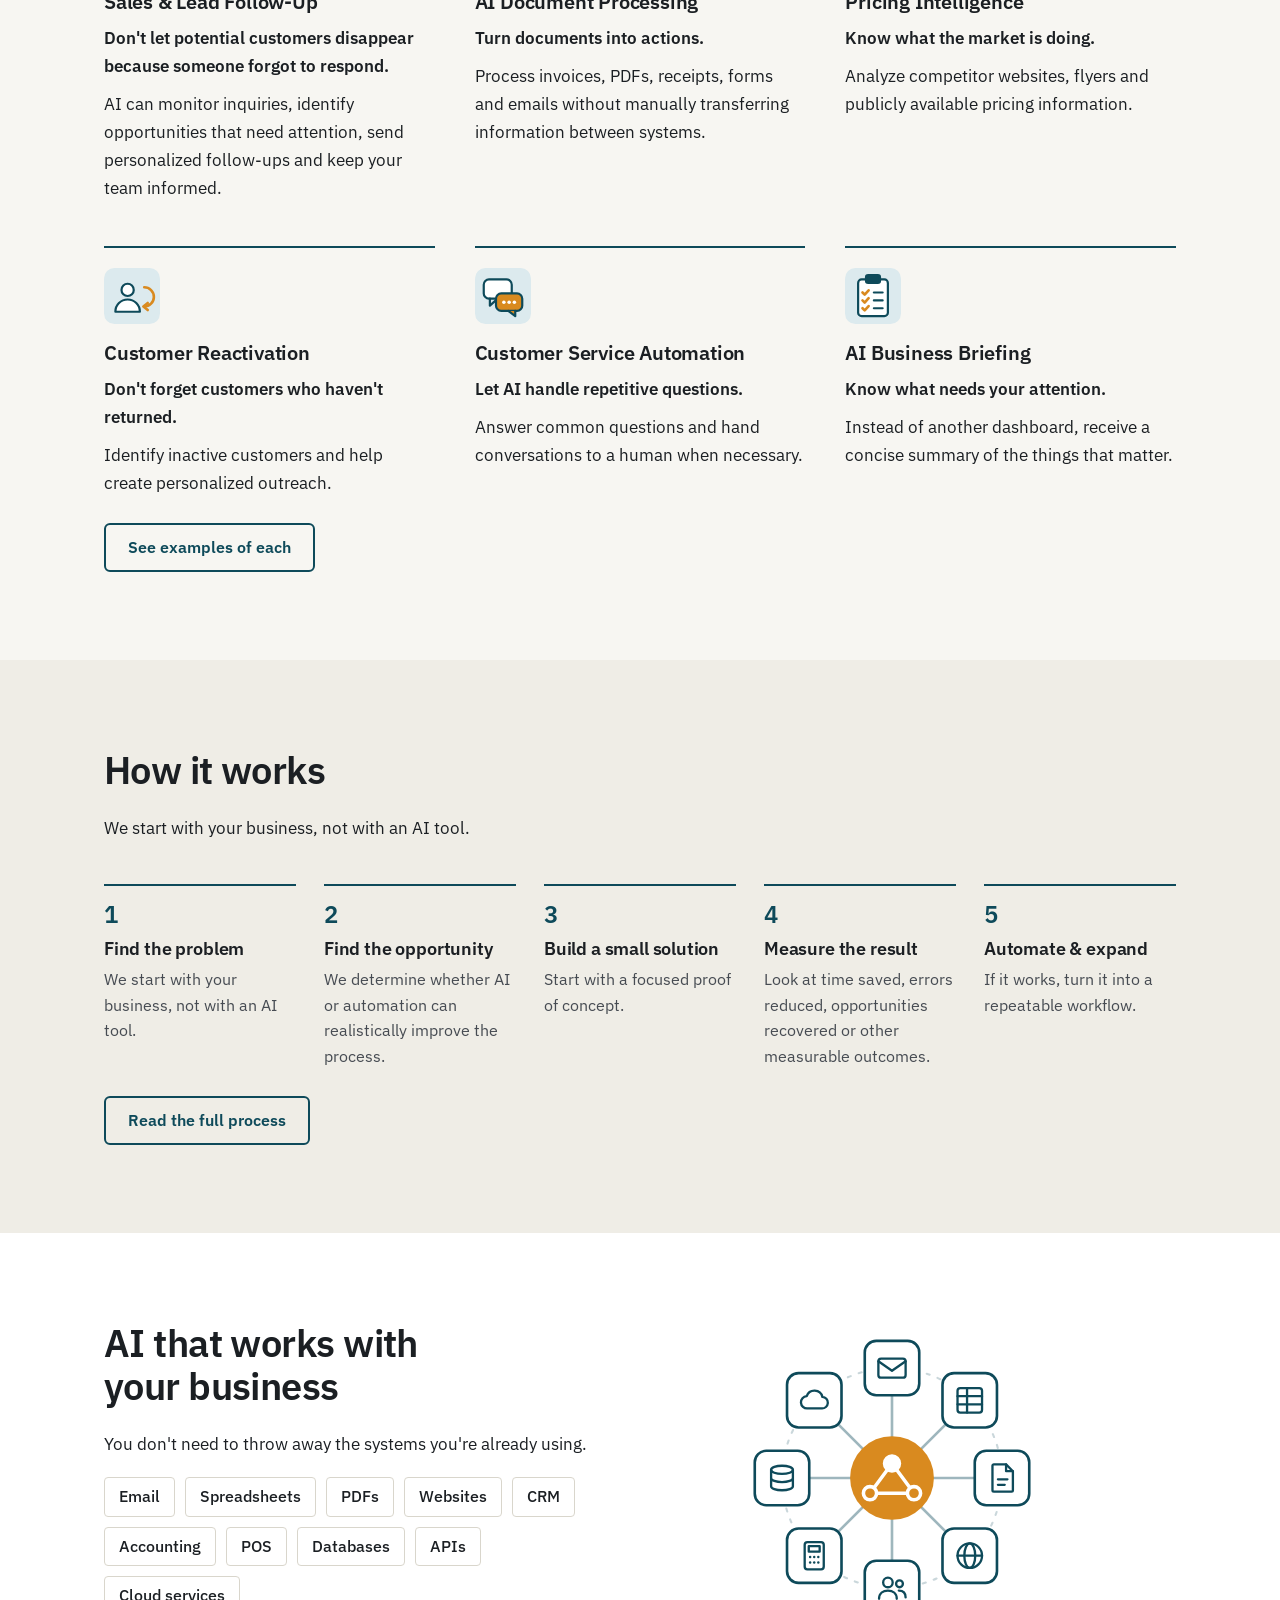
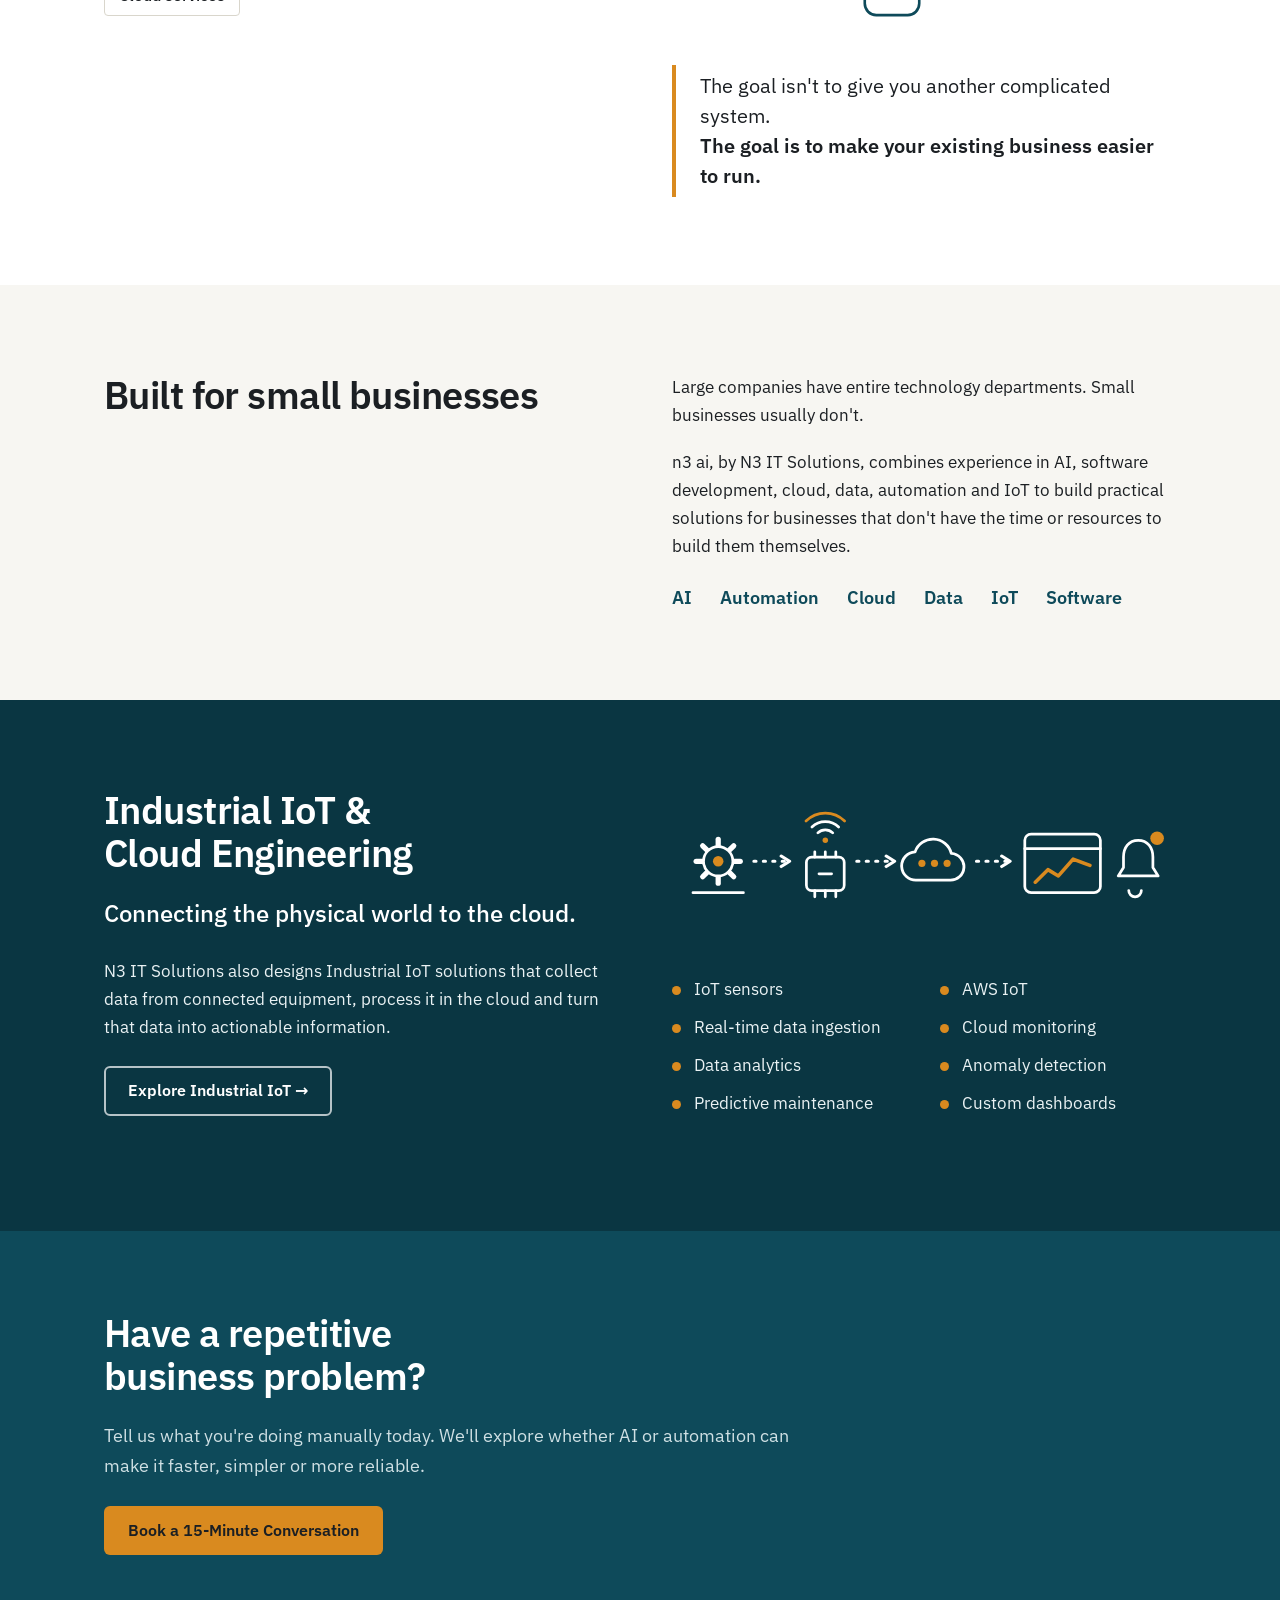
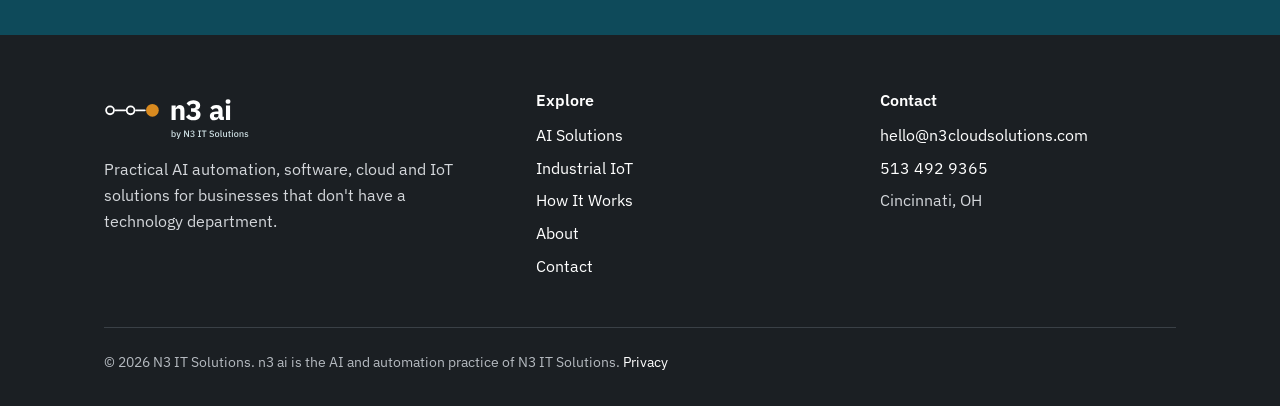
==== commit a97bcba5: "Add files via upload with images" ====
--- a/index.html
+++ b/index.html
@@ -41,7 +41,7 @@
 <li><a class="link" href="./about/">About</a></li>
 <li><a class="link" href="./contact/">Contact</a></li>
 </ul>
-<a class="btn btn-primary btn-sm" href="./contact/#start">Book a 15-Minute Demo</a>
+<a class="btn btn-primary btn-sm" href="./contact/?type=demo#start">Book a 15-Minute Demo</a>
 </nav>
 </div>
 </header>
@@ -54,12 +54,13 @@
 <p class="lead">Practical AI automation for small businesses.</p>
 <p class="support">We find repetitive work in your business and build AI-powered solutions that make it faster, simpler and easier to manage.</p>
 <div class="actions">
-<a class="btn btn-primary" href="./contact/#start">Book a 15-Minute Demo</a>
+<a class="btn btn-primary" href="./contact/?type=demo#start">Book a 15-Minute Demo</a>
 <a class="btn btn-secondary" href="#automate">See What We Can Automate</a>
 </div>
 </div>
 <div class="flow" role="group" aria-label="Example workflow: business problem, AI, action">
 <p class="flow-cap">Example workflow: supplier invoices</p>
+<img class="flow-art" src="./assets/img/illus-flow.svg" alt="" width="480" height="130">
 <ol>
 <li><h3>Business problem</h3><p>A supplier invoice arrives by email as a PDF and someone has to type it in.</p></li>
 <li><h3>AI</h3><p>Reads the vendor, dates, line items and total, and checks them against your records.</p></li>
@@ -76,7 +77,8 @@
 <p>You shouldn't have to spend hours following up with leads, comparing competitor prices, processing invoices, moving information between spreadsheets, answering the same customer questions or figuring out what needs your attention.</p>
 <h3>We use AI to take care of the repetitive work.</h3>
 </div>
-<div class="statement"><p>You run the business. We automate the busywork.</p></div>
+<div class="statement"><p>You run the business. We automate the busywork.</p>
+<img class="art" src="./assets/img/illus-busywork.svg" alt="Emails, spreadsheets, documents and messages turning into one tidy checklist" width="360" height="170" loading="lazy"></div>
 </div>
 </section>
 
@@ -84,12 +86,12 @@
 <div class="wrap">
 <div class="section-head"><h2 id="auto-h">What can we automate?</h2></div>
 <div class="grid-3">
-<div class="item"><h3>Sales &amp; Lead Follow-Up</h3><p class="tag">Don't let potential customers disappear because someone forgot to respond.</p><p>AI can monitor inquiries, identify opportunities that need attention, send personalized follow-ups and keep your team informed.</p></div>
-<div class="item"><h3>AI Document Processing</h3><p class="tag">Turn documents into actions.</p><p>Process invoices, PDFs, receipts, forms and emails without manually transferring information between systems.</p></div>
-<div class="item"><h3>Pricing Intelligence</h3><p class="tag">Know what the market is doing.</p><p>Analyze competitor websites, flyers and publicly available pricing information.</p></div>
-<div class="item"><h3>Customer Reactivation</h3><p class="tag">Don't forget customers who haven't returned.</p><p>Identify inactive customers and help create personalized outreach.</p></div>
-<div class="item"><h3>Customer Service Automation</h3><p class="tag">Let AI handle repetitive questions.</p><p>Answer common questions and hand conversations to a human when necessary.</p></div>
-<div class="item"><h3>AI Business Briefing</h3><p class="tag">Know what needs your attention.</p><p>Instead of another dashboard, receive a concise summary of the things that matter.</p></div>
+<div class="item"><img class="icon" src="./assets/img/icon-leads.svg" alt="" width="56" height="56" loading="lazy"><h3>Sales &amp; Lead Follow-Up</h3><p class="tag">Don't let potential customers disappear because someone forgot to respond.</p><p>AI can monitor inquiries, identify opportunities that need attention, send personalized follow-ups and keep your team informed.</p></div>
+<div class="item"><img class="icon" src="./assets/img/icon-documents.svg" alt="" width="56" height="56" loading="lazy"><h3>AI Document Processing</h3><p class="tag">Turn documents into actions.</p><p>Process invoices, PDFs, receipts, forms and emails without manually transferring information between systems.</p></div>
+<div class="item"><img class="icon" src="./assets/img/icon-pricing.svg" alt="" width="56" height="56" loading="lazy"><h3>Pricing Intelligence</h3><p class="tag">Know what the market is doing.</p><p>Analyze competitor websites, flyers and publicly available pricing information.</p></div>
+<div class="item"><img class="icon" src="./assets/img/icon-reactivation.svg" alt="" width="56" height="56" loading="lazy"><h3>Customer Reactivation</h3><p class="tag">Don't forget customers who haven't returned.</p><p>Identify inactive customers and help create personalized outreach.</p></div>
+<div class="item"><img class="icon" src="./assets/img/icon-service.svg" alt="" width="56" height="56" loading="lazy"><h3>Customer Service Automation</h3><p class="tag">Let AI handle repetitive questions.</p><p>Answer common questions and hand conversations to a human when necessary.</p></div>
+<div class="item"><img class="icon" src="./assets/img/icon-briefing.svg" alt="" width="56" height="56" loading="lazy"><h3>AI Business Briefing</h3><p class="tag">Know what needs your attention.</p><p>Instead of another dashboard, receive a concise summary of the things that matter.</p></div>
 </div>
 <div class="actions"><a class="btn btn-secondary" href="./ai-solutions/">See examples of each</a></div>
 </div>
@@ -119,6 +121,7 @@
 </ul>
 </div>
 <div>
+<img class="art fit" src="./assets/img/illus-connect.svg" alt="One connection point linking email, spreadsheets, PDFs, websites, customer records, accounting, databases and cloud services" width="420" height="300" loading="lazy">
 <div class="callout"><p>The goal isn't to give you another complicated system.</p><p><strong>The goal is to make your existing business easier to run.</strong></p></div>
 </div>
 </div>
@@ -143,9 +146,12 @@
 <p>N3 IT Solutions also designs Industrial IoT solutions that collect data from connected equipment, process it in the cloud and turn that data into actionable information.</p>
 <div class="actions"><a class="btn btn-light" href="./industrial-iot/">Explore Industrial IoT &rarr;</a></div>
 </div>
+<div>
+<img class="art iot" src="./assets/img/illus-iot-dark.svg" alt="Equipment with a sensor sends data to the cloud, which feeds a dashboard and alerts" width="480" height="150" loading="lazy">
 <ul class="ticks" aria-label="Industrial IoT capabilities">
 <li>IoT sensors</li><li>AWS IoT</li><li>Real-time data ingestion</li><li>Cloud monitoring</li><li>Data analytics</li><li>Anomaly detection</li><li>Predictive maintenance</li><li>Custom dashboards</li>
 </ul>
+</div>
 </div>
 </section>
 
--- a/assets/css/styles.css
+++ b/assets/css/styles.css
@@ -194,6 +194,16 @@
 .legal{margin-top:40px;padding-top:22px;border-top:1px solid #3A4046;font-size:.9rem;color:#B5BAC0}
 .legal p{max-width:none;margin:0}
 
+/* images */
+.icon{display:block;width:56px;height:56px;margin:0 0 16px}
+.flow-art{display:block;width:100%;height:auto;margin:0 0 22px;border-radius:4px}
+.art{display:block;width:100%;height:auto}
+.statement .art{margin-top:30px;max-width:360px}
+.art.fit{max-width:440px;margin:0 0 30px}
+.art.iot{margin:0 0 30px}
+.hero-split{display:grid;grid-template-columns:1.1fr .9fr;gap:56px;align-items:center}
+.hero-split .art{max-width:440px;margin-left:auto}
+
 /* tablet */
 @media (max-width:1040px){
   .menu-btn{display:inline-block}
@@ -207,6 +217,8 @@
   .steps{grid-template-columns:repeat(3,1fr)}
   .arch{grid-template-columns:repeat(3,1fr);row-gap:34px}
   .grid-3{grid-template-columns:repeat(2,1fr)}
+  .hero-split{grid-template-columns:1fr;gap:32px}
+  .hero-split .art{margin-left:0;max-width:420px}
 }
 @media (max-width:860px){
   .section{padding:64px 0}
